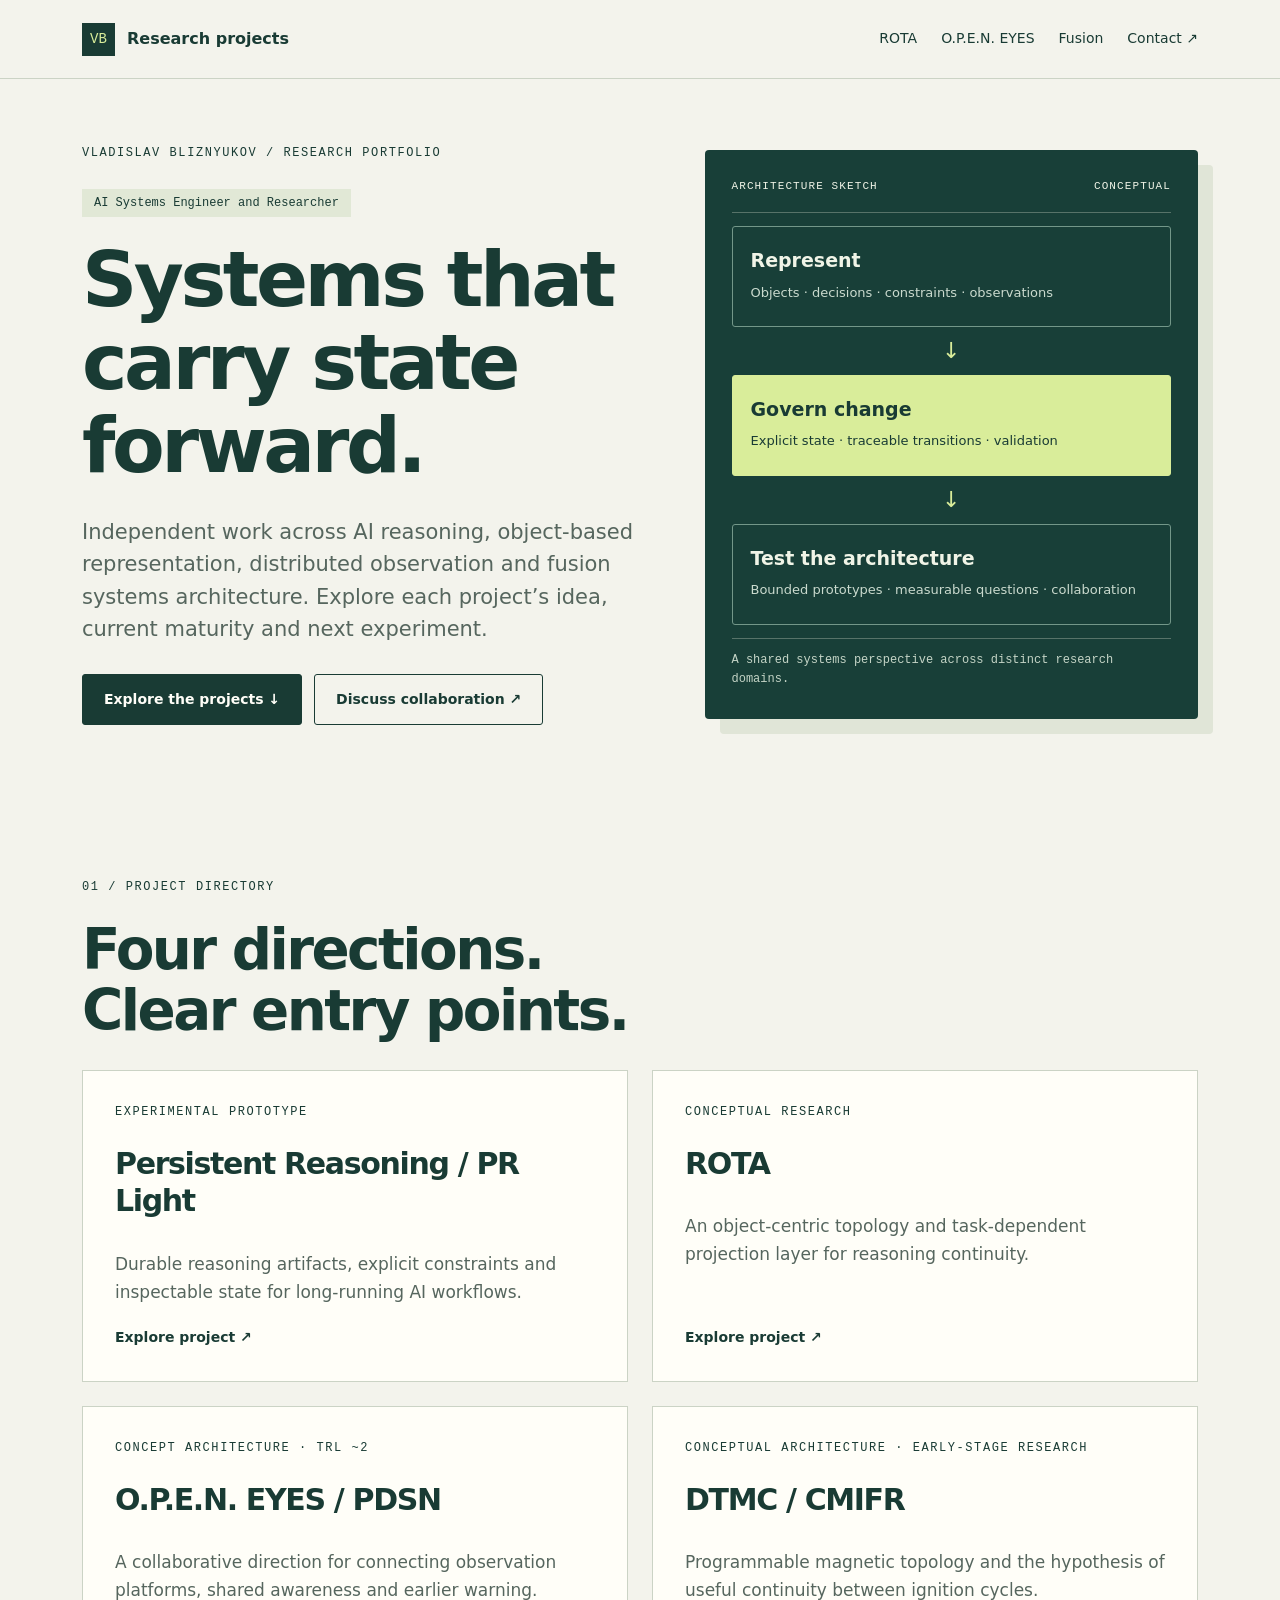
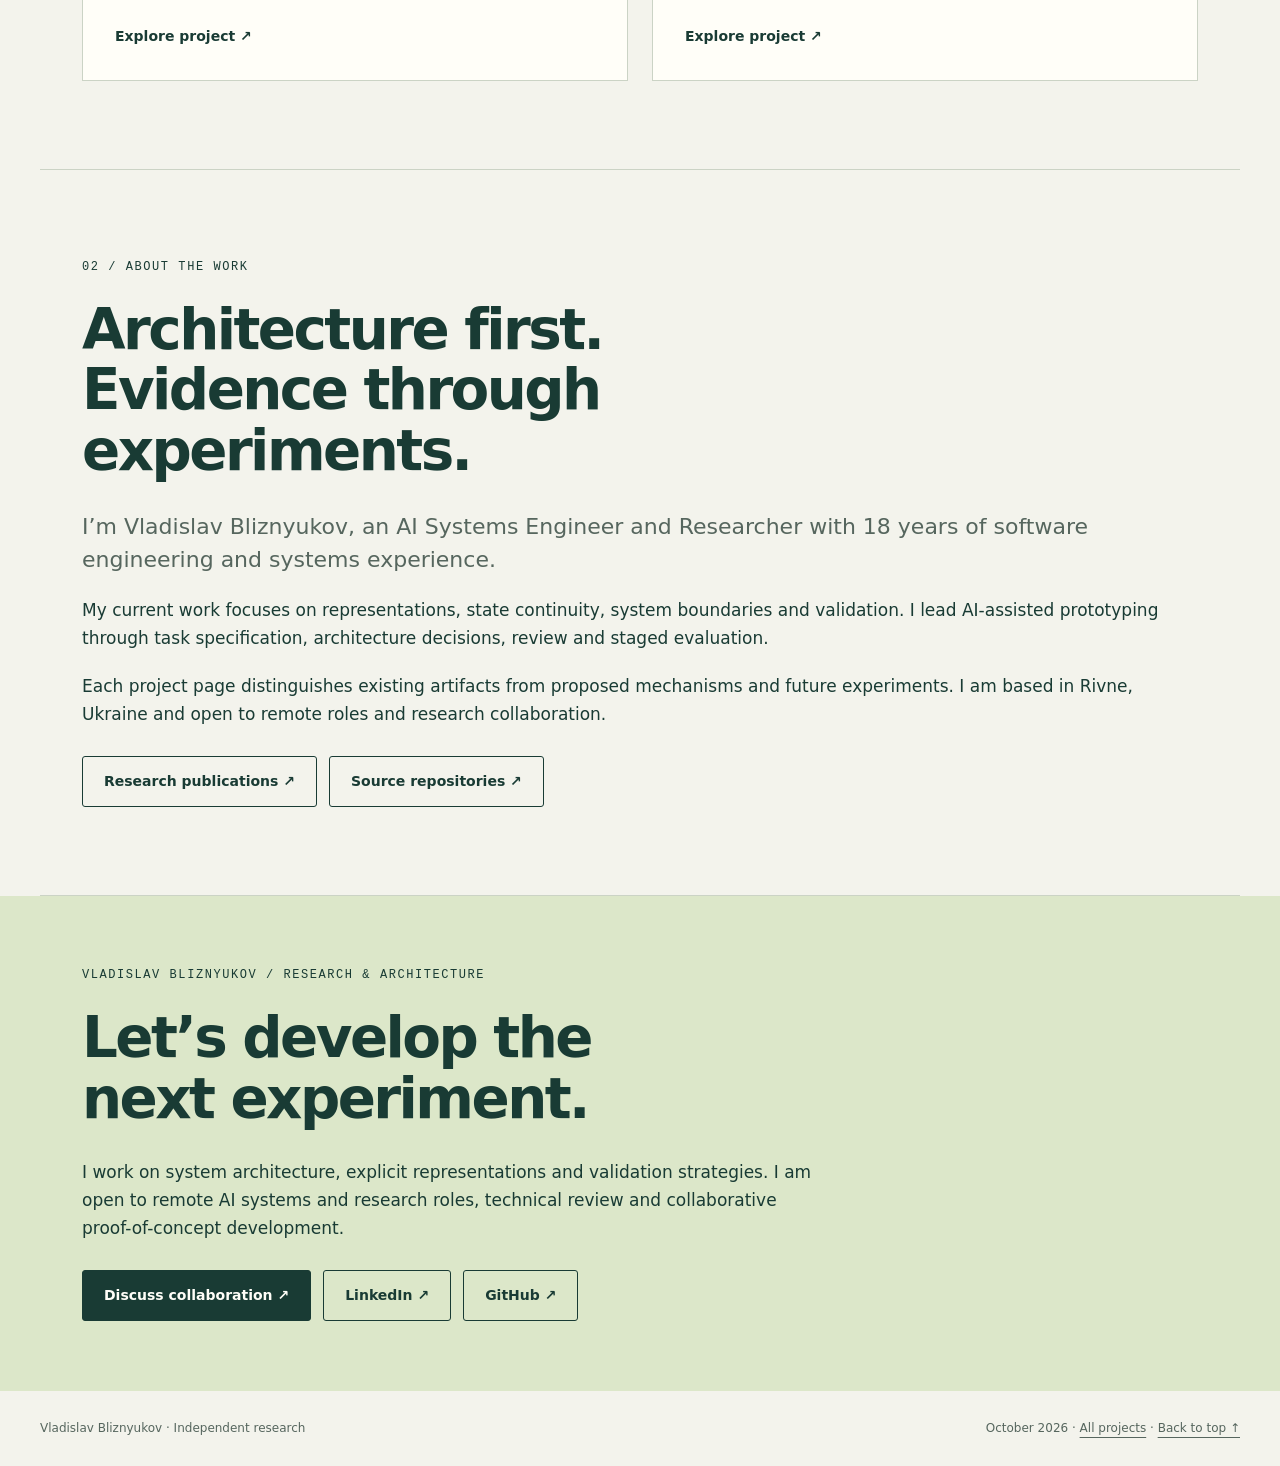
==== index.html @ d8905898 "Add research portfolio with ROTA, Open Eyes and fusion project pages" ====
<!doctype html><html lang="en"><head><meta charset="utf-8"><meta name="viewport" content="width=device-width,initial-scale=1"><title>Research Projects · Vladislav Bliznyukov</title><meta name="description" content="Research portfolio of Vladislav Bliznyukov: Persistent Reasoning, ROTA, O.P.E.N. EYES / PDSN, DTMC and CMIFR."><meta name="theme-color" content="#153d37"><link rel="stylesheet" href="/style.css"></head><body><a class="skip" href="#main">Skip to content</a><header><nav class="wrap" aria-label="Main navigation"><a class="brand" href="/"><span class="mark">VB</span> Research projects</a><div class="navlinks"><a href="/rota/">ROTA</a><a href="/open-eyes/">O.P.E.N. EYES</a><a href="/fusion/">Fusion</a><a href="#contact">Contact ↗</a></div></nav></header><main id="main"><section class="hero wrap"><div><span class="eyebrow">Vladislav Bliznyukov / Research portfolio</span><span class="status">AI Systems Engineer and Researcher</span><h1>Systems that<br>carry state<br>forward.</h1><p class="intro">Independent work across AI reasoning, object-based representation, distributed observation and fusion systems architecture. Explore each project’s idea, current maturity and next experiment.</p><div class="actions"><a class="button primary" href="#projects">Explore the projects ↓</a><a class="button" href="#contact">Discuss collaboration ↗</a></div></div><div class="hero-art"><div class="art-top"><span>ARCHITECTURE SKETCH</span><span>CONCEPTUAL</span></div><div class="diagram-box "><strong>Represent</strong><p>Objects · decisions · constraints · observations</p></div><div class="diagram-arrow" aria-hidden="true">↓</div><div class="diagram-box accent"><strong>Govern change</strong><p>Explicit state · traceable transitions · validation</p></div><div class="diagram-arrow" aria-hidden="true">↓</div><div class="diagram-box "><strong>Test the architecture</strong><p>Bounded prototypes · measurable questions · collaboration</p></div><p class="art-caption">A shared systems perspective across distinct research domains.</p></div></section><section class="section wrap" id="projects"><span class="eyebrow">01 / Project directory</span><h2>Four directions.<br>Clear entry points.</h2><div class="overview"><a class="panel" href="https://persistentvlad.github.io/persistent-reasoning-architecture/"><span class="eyebrow">Experimental prototype</span><h3>Persistent Reasoning / PR Light</h3><p>Durable reasoning artifacts, explicit constraints and inspectable state for long-running AI workflows.</p><span class="more">Explore project ↗</span></a><a class="panel" href="/rota/"><span class="eyebrow">Conceptual research</span><h3>ROTA</h3><p>An object-centric topology and task-dependent projection layer for reasoning continuity.</p><span class="more">Explore project ↗</span></a><a class="panel" href="/open-eyes/"><span class="eyebrow">Concept architecture · TRL ~2</span><h3>O.P.E.N. EYES / PDSN</h3><p>A collaborative direction for connecting observation platforms, shared awareness and earlier warning.</p><span class="more">Explore project ↗</span></a><a class="panel" href="/fusion/"><span class="eyebrow">Conceptual architecture · Early-stage research</span><h3>DTMC / CMIFR</h3><p>Programmable magnetic topology and the hypothesis of useful continuity between ignition cycles.</p><span class="more">Explore project ↗</span></a></div></section><section class="section wrap" id="section-02 / About the work"><span class="eyebrow">02 / About the work</span><h2>Architecture first.<br>Evidence through experiments.</h2><p class="lead">I’m Vladislav Bliznyukov, an AI Systems Engineer and Researcher with 18 years of software engineering and systems experience.</p><p>My current work focuses on representations, state continuity, system boundaries and validation. I lead AI-assisted prototyping through task specification, architecture decisions, review and staged evaluation.</p><p>Each project page distinguishes existing artifacts from proposed mechanisms and future experiments. I am based in Rivne, Ukraine and open to remote roles and research collaboration.</p><div class="actions"><a class="button" href="https://vladislavbliznyukov.medium.com/lists">Research publications ↗</a><a class="button" href="https://github.com/PersistentVlad">Source repositories ↗</a></div></section></main><section class="contact" id="contact"><div class="wrap"><span class="eyebrow">Vladislav Bliznyukov / Research & architecture</span><h2>Let’s develop the<br>next experiment.</h2><p>I work on system architecture, explicit representations and validation strategies. I am open to remote AI systems and research roles, technical review and collaborative proof-of-concept development.</p><div class="actions"><a class="button primary" href="mailto:vladislav.bliznyukov@gmail.com">Discuss collaboration ↗</a><a class="button" href="https://www.linkedin.com/in/vladislav-bliznyukov/">LinkedIn ↗</a><a class="button" href="https://github.com/PersistentVlad">GitHub ↗</a></div></div></section><footer class="wrap footer"><span>Vladislav Bliznyukov · Independent research</span><span>October 2026 · <a href="/">All projects</a> · <a href="#main">Back to top ↑</a></span></footer></body></html>
---- style.css ----
:root{--paper:#f3f3ec;--ink:#193b34;--muted:#56665e;--line:#cbd3c5;--accent:#d9ed9a;--white:#fffef8}*{box-sizing:border-box}html{scroll-behavior:smooth;scroll-padding-top:90px}body{margin:0;background:var(--paper);color:var(--ink);font:17px/1.65 system-ui,-apple-system,BlinkMacSystemFont,"Segoe UI",sans-serif}a{color:inherit;text-underline-offset:5px}a:hover{color:#57712b}button,a{touch-action:manipulation}a:focus-visible,button:focus-visible,summary:focus-visible{outline:3px solid #9a6200;outline-offset:5px}button{font:inherit}h1,h2,h3,p{margin-top:0}h1,h2,h3{line-height:1.08;letter-spacing:-.045em;font-weight:550}h1{font-size:clamp(58px,7.4vw,108px);margin-bottom:28px}h2{font-size:clamp(34px,4.4vw,58px);max-width:850px;margin-bottom:28px}h3{font-size:26px;line-height:1.25}p{margin-bottom:20px}.wrap{max-width:1200px;margin:auto;padding:0 42px}header{position:sticky;top:0;z-index:10;background:rgba(243,243,236,.97);border-bottom:1px solid var(--line)}nav{min-height:78px;display:flex;align-items:center;justify-content:space-between;gap:25px}.brand{text-decoration:none;display:flex;align-items:center;gap:12px;font-size:16px;font-weight:650}.mark{width:33px;height:33px;display:grid;place-items:center;background:var(--ink);color:var(--accent);font:14px ui-monospace,monospace}.navlinks{display:flex;gap:24px;font-size:14px}.navlinks a{text-decoration:none}.eyebrow{font:12px/1.5 ui-monospace,monospace;text-transform:uppercase;letter-spacing:.13em;display:block;margin-bottom:24px}.hero{display:grid;grid-template-columns:1.15fr 1fr;gap:55px;align-items:center;padding-top:84px;padding-bottom:84px}.hero .intro{max-width:600px;font-size:21px;line-height:1.55;color:var(--muted)}.actions{display:flex;flex-wrap:wrap;gap:12px;margin-top:28px}.button{display:inline-flex;align-items:center;justify-content:center;padding:13px 21px;border:1px solid var(--ink);border-radius:3px;text-decoration:none;font-size:14px;font-weight:650;min-height:48px}.button.primary{background:var(--ink);color:var(--white)}.button:hover{background:var(--accent);color:var(--ink)}.meta{font-size:12px;color:var(--muted);margin-top:24px}.hero-art{position:relative;background:#183f38;color:#f0f4e7;padding:30px 27px;border-radius:4px;box-shadow:15px 15px 0 #e0e5d7}.art-top{display:flex;justify-content:space-between;border-bottom:1px solid #577369;padding-bottom:20px;font:11px ui-monospace,monospace;letter-spacing:.1em}.dot{display:inline-block;width:7px;height:7px;background:var(--accent);border-radius:50%;margin-right:7px}.hero-art svg{display:block;width:100%;height:auto}.art-caption{font:12px/1.6 ui-monospace,monospace;color:#c4d4c6;margin:0;padding-top:12px;border-top:1px solid #577369}.strip{border-top:1px solid var(--line);border-bottom:1px solid var(--line)}.strip .wrap{display:flex;gap:32px;justify-content:space-between;padding-top:21px;padding-bottom:21px;font-size:13px}.strip strong{font-weight:600}.section{padding-top:88px;padding-bottom:88px;border-bottom:1px solid var(--line)}.split{display:grid;grid-template-columns:1fr 1.1fr;gap:70px}.lead{font-size:22px;line-height:1.5;color:var(--muted)}.notes{border-top:1px solid var(--line)}.note{display:grid;grid-template-columns:40px 1fr;gap:12px;border-bottom:1px solid var(--line);padding:22px 0}.note span{font:13px ui-monospace,monospace;color:var(--muted);padding-top:4px}.note p{margin:7px 0 0;font-size:15px;color:var(--muted)}.quote{font-size:clamp(28px,3.5vw,46px);line-height:1.25;letter-spacing:-.035em;max-width:900px;margin:0}.quote small{display:block;font:12px ui-monospace,monospace;letter-spacing:.07em;margin-top:22px}.dark{background:var(--ink);color:var(--white)}.dark .eyebrow{color:var(--accent)}.dark .section{border:none}.flow{display:grid;grid-template-columns:repeat(3,1fr);gap:18px;margin-top:36px}.flow article{border-top:2px solid #93b19d;padding-top:18px}.flow article b{font:12px ui-monospace,monospace;color:var(--muted)}.flow article h3{margin:16px 0}.flow article p{font-size:15px;color:var(--muted)}.flow .last{background:var(--accent);color:var(--ink);padding:22px;border:none}.flow .last b,.flow .last p{color:var(--ink)}.minor{font-size:13px;color:var(--muted);margin-top:24px}.demo{display:grid;grid-template-columns:240px 1fr;gap:0;border:1px solid var(--line);background:var(--white);margin-top:36px;border-radius:4px;overflow:hidden}.tabs{display:flex;flex-direction:column;background:#e6eadf;padding:12px;gap:6px}.tabs button{border:0;background:transparent;text-align:left;padding:17px;color:var(--ink);font-size:14px;border-radius:3px;cursor:pointer}.tabs button[aria-pressed="true"]{background:var(--ink);color:white}.card-view{padding:30px 36px;min-height:370px}.card-view h3{font-size:32px;margin:12px 0 16px}.card-view .tag{font:11px ui-monospace,monospace;text-transform:uppercase;letter-spacing:.1em;color:var(--muted)}.card-view .example{padding:22px;background:var(--paper);border-left:3px solid #87a45b;margin-top:24px;font-size:17px}.card-view .example span{display:block;color:var(--muted);font:11px ui-monospace,monospace;margin-bottom:10px}.two{display:grid;grid-template-columns:1fr 1fr;gap:28px;margin-top:40px}.panel{padding:32px;border:1px solid var(--line);background:var(--white)}.panel h3{font-size:30px}.panel ul{padding-left:20px;font-size:16px}.panel a{font-size:14px;font-weight:600}.panel .label{font:11px ui-monospace,monospace;color:var(--muted);margin-bottom:24px}.panel.highlight{background:#e4ebd6}.proofs{margin-top:34px}.proof{display:grid;grid-template-columns:60px 1fr 1fr;gap:26px;padding:28px 0;border-top:1px solid var(--line);align-items:start}.proof .number{font:15px ui-monospace,monospace;padding-top:4px}.proof h3{font-size:23px;margin:0 0 8px}.proof p{font-size:15px;color:var(--muted);margin:0}.proof a{font-size:13px}.metric-list{display:flex;flex-wrap:wrap;gap:10px;margin:24px 0}.metric-list span{border:1px solid var(--line);padding:7px 12px;font-size:13px}.reading{display:grid;grid-template-columns:repeat(3,1fr);gap:25px;margin-top:35px}.reading a{display:block;border-top:1px solid var(--line);padding-top:24px;text-decoration:none}.reading b{display:block;font-size:18px;margin-bottom:8px}.reading span{color:var(--muted);font-size:14px}.faq{margin-top:30px}details{padding:21px 0;border-top:1px solid var(--line)}summary{cursor:pointer;font-weight:600}details p{max-width:820px;margin:16px 0 0;color:var(--muted);font-size:16px}.contact{background:#dce7c9;padding:70px 0}.contact h2{max-width:720px}.contact p{max-width:730px}.footer{padding:28px 0;display:flex;justify-content:space-between;gap:20px;font-size:12px;color:var(--muted)}.skip{position:fixed;top:-80px;left:20px;padding:12px;background:white;z-index:20}.skip:focus{top:10px}@media(max-width:900px){.wrap{padding-left:24px;padding-right:24px}.hero{gap:35px;grid-template-columns:1fr;padding-top:50px}.hero-art{max-width:580px}.split{gap:35px}.navlinks{gap:15px}.navlinks a:nth-child(2){display:none}.strip .wrap{flex-wrap:wrap;gap:10px 24px}.flow{grid-template-columns:1fr 1fr}.proof{grid-template-columns:35px 1fr}.proof>p{grid-column:2}.reading{grid-template-columns:1fr}.section{padding-top:60px;padding-bottom:60px}}@media(max-width:600px){body{font-size:16px}.brand{font-size:13px}.navlinks a{display:none}.navlinks a:last-child{display:inline;font-size:13px}nav{min-height:66px}.hero{padding-bottom:54px}.hero .intro{font-size:19px}.hero-art{padding:22px 18px;box-shadow:8px 8px 0 #e0e5d7}.split,.two,.flow{grid-template-columns:1fr}.demo{grid-template-columns:1fr}.tabs{flex-direction:row;overflow-x:auto}.tabs button{white-space:nowrap;padding:12px}.card-view{padding:24px;min-height:370px}.panel{padding:25px}.footer{flex-direction:column}.quote{font-size:30px}}@media(prefers-reduced-motion:reduce){html{scroll-behavior:auto}}@media print{header,.actions,.tabs{position:static}header{display:none}.hero,.section{padding-top:25px;padding-bottom:25px}.dark{background:white;color:black}.dark p{color:black!important}.hero-art{box-shadow:none}details{break-inside:avoid}}

.hero h1{font-size:clamp(48px,6vw,82px)}.hero{padding-top:65px;padding-bottom:65px}.hero-art{min-width:0}.status{display:inline-block;padding:7px 12px;background:#e1e8d6;font:12px ui-monospace,monospace;margin-bottom:22px}.overview{display:grid;grid-template-columns:repeat(2,1fr);gap:24px}.overview a{text-decoration:none}.overview .panel{display:flex;flex-direction:column}.overview p{color:var(--muted)}.overview .more{margin-top:auto;font-size:14px;font-weight:600}.explain{padding:28px;background:var(--white);border:1px solid var(--line);min-height:230px}.switches{display:flex;flex-wrap:wrap;gap:10px;margin-bottom:20px}.switches button{padding:12px 18px;border:1px solid var(--ink);border-radius:3px;color:var(--ink);background:transparent;cursor:pointer;font-size:14px}.switches button[aria-pressed=true]{background:var(--ink);color:var(--white)}.chip{display:inline-block;padding:6px 11px;margin:5px;background:#e3e8dc;font:12px ui-monospace,monospace}.diagram-label{font:11px ui-monospace,monospace;letter-spacing:.07em;text-transform:uppercase}.diagram-box{padding:18px;margin:13px 0;border:1px solid #739789;border-radius:3px}.diagram-box strong{display:block;font-size:19px}.diagram-box p{font-size:13px;color:#cadace;margin:5px 0}.diagram-arrow{color:var(--accent);text-align:center;font-size:22px;line-height:1}.hero-art .diagram-box.accent{background:var(--accent);color:var(--ink);border-color:var(--accent)}.diagram-box.accent p{color:var(--ink)}.compare{width:100%;border-collapse:collapse;font-size:15px;margin:30px 0}.compare th,.compare td{text-align:left;padding:17px;border-bottom:1px solid var(--line);vertical-align:top}.compare th{font-weight:650}.page-note{font:12px/1.7 ui-monospace,monospace;color:var(--muted)}@media(max-width:600px){.overview{grid-template-columns:1fr}.compare th,.compare td{padding:12px 5px}.navlinks a:nth-last-child(2){display:inline;font-size:13px}.navlinks{gap:15px}.hero h1{font-size:50px}}
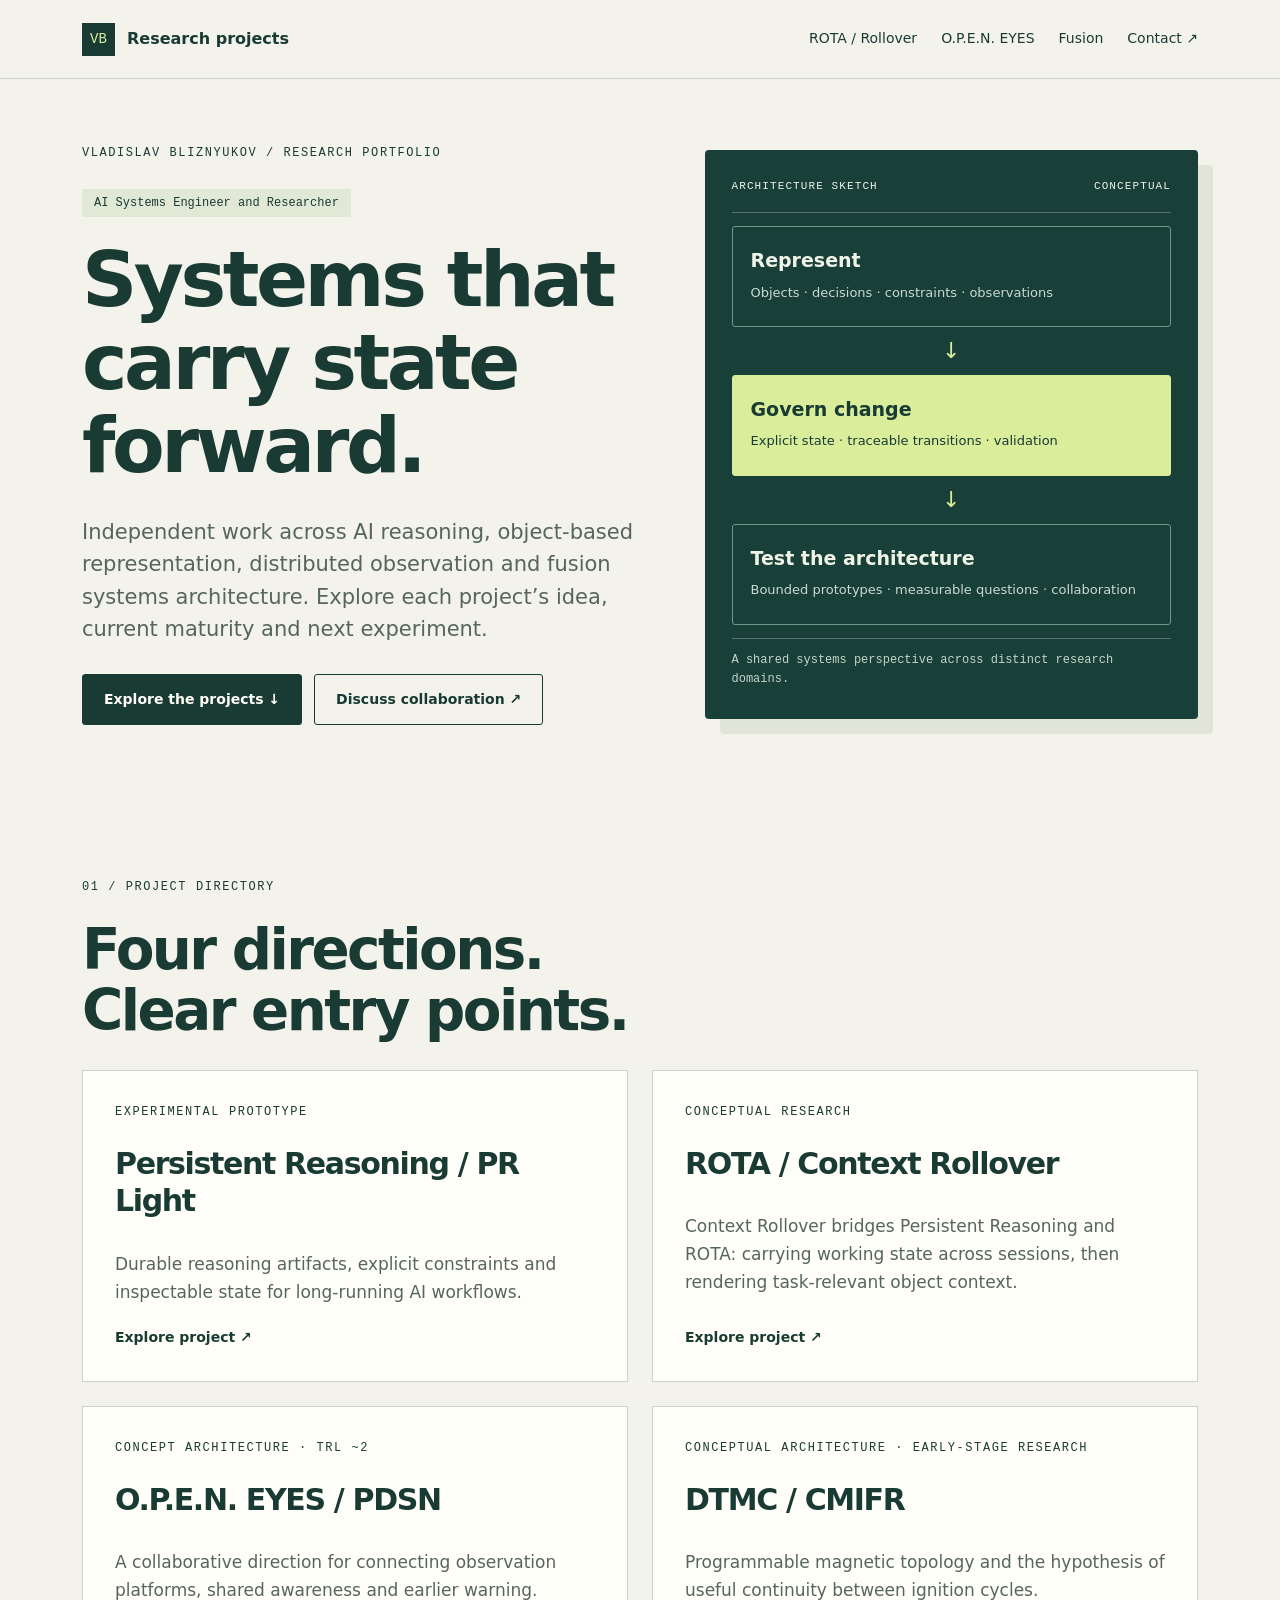
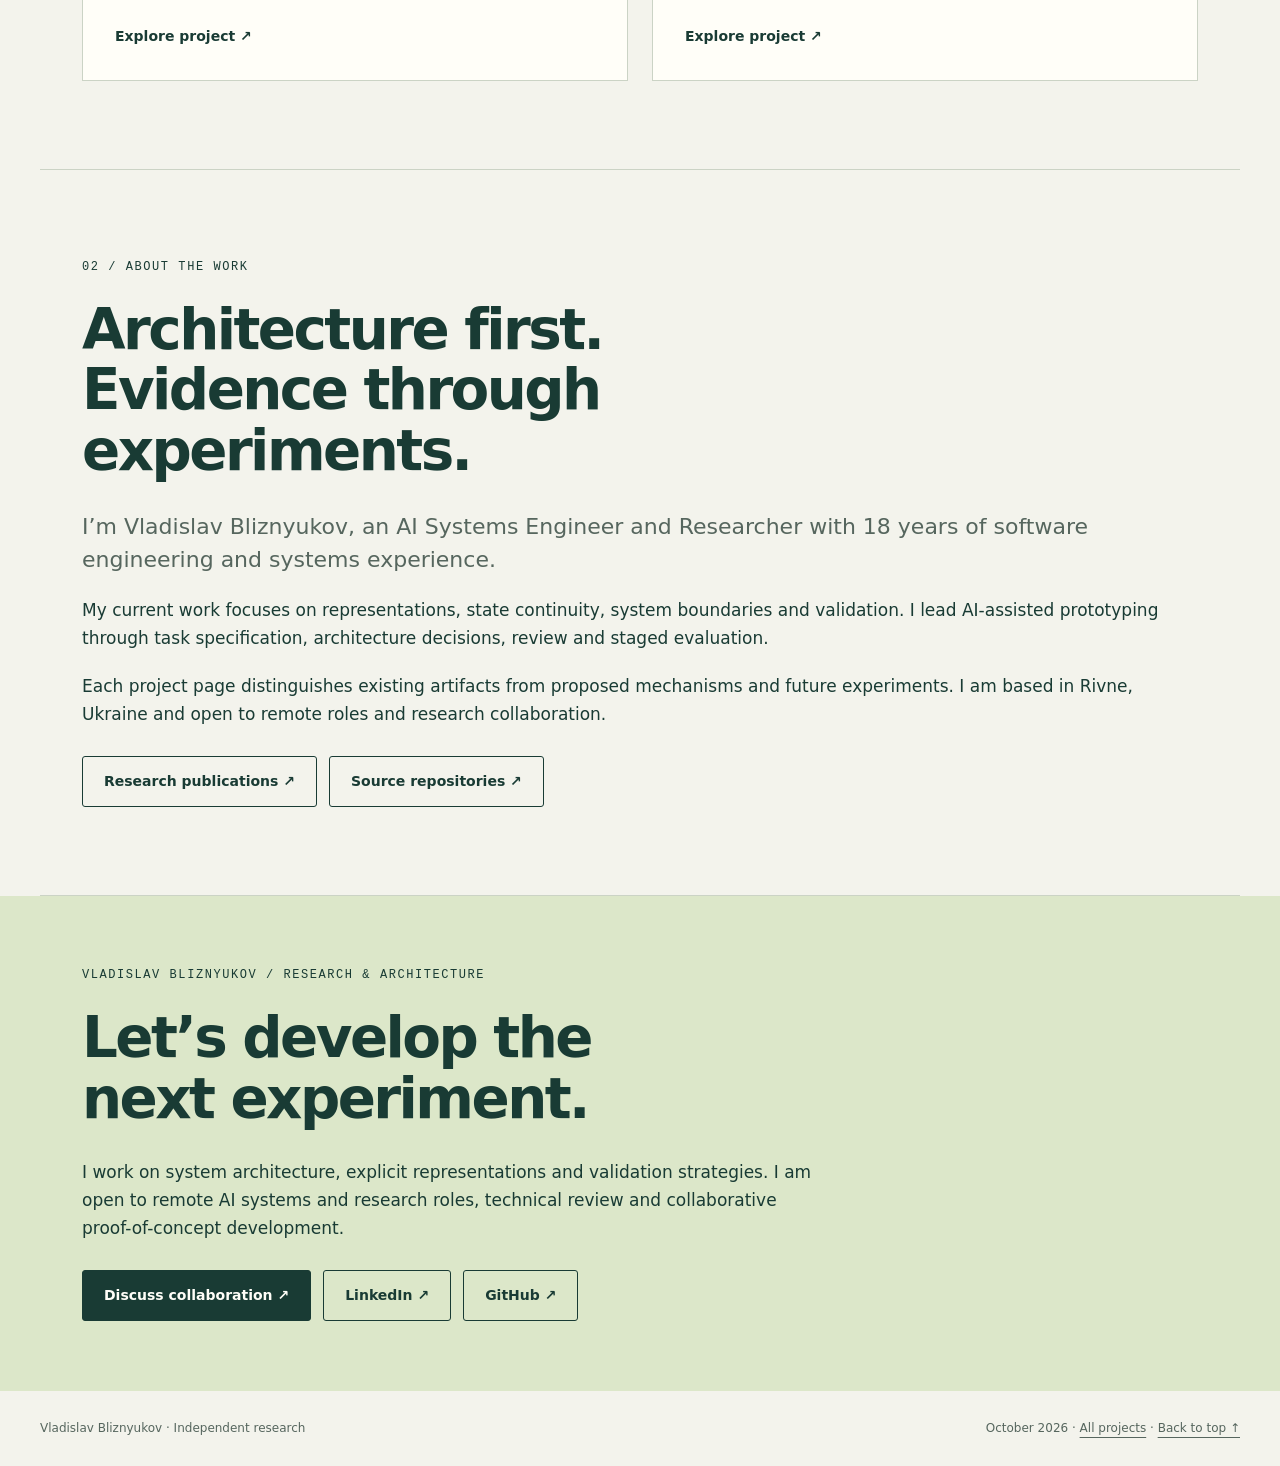
==== commit 15e3eb14: "Present Context Rollover as the research bridge between PR and ROTA" ====
--- a/index.html
+++ b/index.html
@@ -1 +1 @@
-<!doctype html><html lang="en"><head><meta charset="utf-8"><meta name="viewport" content="width=device-width,initial-scale=1"><title>Research Projects · Vladislav Bliznyukov</title><meta name="description" content="Research portfolio of Vladislav Bliznyukov: Persistent Reasoning, ROTA, O.P.E.N. EYES / PDSN, DTMC and CMIFR."><meta name="theme-color" content="#153d37"><link rel="stylesheet" href="/style.css"></head><body><a class="skip" href="#main">Skip to content</a><header><nav class="wrap" aria-label="Main navigation"><a class="brand" href="/"><span class="mark">VB</span> Research projects</a><div class="navlinks"><a href="/rota/">ROTA</a><a href="/open-eyes/">O.P.E.N. EYES</a><a href="/fusion/">Fusion</a><a href="#contact">Contact ↗</a></div></nav></header><main id="main"><section class="hero wrap"><div><span class="eyebrow">Vladislav Bliznyukov / Research portfolio</span><span class="status">AI Systems Engineer and Researcher</span><h1>Systems that<br>carry state<br>forward.</h1><p class="intro">Independent work across AI reasoning, object-based representation, distributed observation and fusion systems architecture. Explore each project’s idea, current maturity and next experiment.</p><div class="actions"><a class="button primary" href="#projects">Explore the projects ↓</a><a class="button" href="#contact">Discuss collaboration ↗</a></div></div><div class="hero-art"><div class="art-top"><span>ARCHITECTURE SKETCH</span><span>CONCEPTUAL</span></div><div class="diagram-box "><strong>Represent</strong><p>Objects · decisions · constraints · observations</p></div><div class="diagram-arrow" aria-hidden="true">↓</div><div class="diagram-box accent"><strong>Govern change</strong><p>Explicit state · traceable transitions · validation</p></div><div class="diagram-arrow" aria-hidden="true">↓</div><div class="diagram-box "><strong>Test the architecture</strong><p>Bounded prototypes · measurable questions · collaboration</p></div><p class="art-caption">A shared systems perspective across distinct research domains.</p></div></section><section class="section wrap" id="projects"><span class="eyebrow">01 / Project directory</span><h2>Four directions.<br>Clear entry points.</h2><div class="overview"><a class="panel" href="https://persistentvlad.github.io/persistent-reasoning-architecture/"><span class="eyebrow">Experimental prototype</span><h3>Persistent Reasoning / PR Light</h3><p>Durable reasoning artifacts, explicit constraints and inspectable state for long-running AI workflows.</p><span class="more">Explore project ↗</span></a><a class="panel" href="/rota/"><span class="eyebrow">Conceptual research</span><h3>ROTA</h3><p>An object-centric topology and task-dependent projection layer for reasoning continuity.</p><span class="more">Explore project ↗</span></a><a class="panel" href="/open-eyes/"><span class="eyebrow">Concept architecture · TRL ~2</span><h3>O.P.E.N. EYES / PDSN</h3><p>A collaborative direction for connecting observation platforms, shared awareness and earlier warning.</p><span class="more">Explore project ↗</span></a><a class="panel" href="/fusion/"><span class="eyebrow">Conceptual architecture · Early-stage research</span><h3>DTMC / CMIFR</h3><p>Programmable magnetic topology and the hypothesis of useful continuity between ignition cycles.</p><span class="more">Explore project ↗</span></a></div></section><section class="section wrap" id="section-02 / About the work"><span class="eyebrow">02 / About the work</span><h2>Architecture first.<br>Evidence through experiments.</h2><p class="lead">I’m Vladislav Bliznyukov, an AI Systems Engineer and Researcher with 18 years of software engineering and systems experience.</p><p>My current work focuses on representations, state continuity, system boundaries and validation. I lead AI-assisted prototyping through task specification, architecture decisions, review and staged evaluation.</p><p>Each project page distinguishes existing artifacts from proposed mechanisms and future experiments. I am based in Rivne, Ukraine and open to remote roles and research collaboration.</p><div class="actions"><a class="button" href="https://vladislavbliznyukov.medium.com/lists">Research publications ↗</a><a class="button" href="https://github.com/PersistentVlad">Source repositories ↗</a></div></section></main><section class="contact" id="contact"><div class="wrap"><span class="eyebrow">Vladislav Bliznyukov / Research & architecture</span><h2>Let’s develop the<br>next experiment.</h2><p>I work on system architecture, explicit representations and validation strategies. I am open to remote AI systems and research roles, technical review and collaborative proof-of-concept development.</p><div class="actions"><a class="button primary" href="mailto:vladislav.bliznyukov@gmail.com">Discuss collaboration ↗</a><a class="button" href="https://www.linkedin.com/in/vladislav-bliznyukov/">LinkedIn ↗</a><a class="button" href="https://github.com/PersistentVlad">GitHub ↗</a></div></div></section><footer class="wrap footer"><span>Vladislav Bliznyukov · Independent research</span><span>October 2026 · <a href="/">All projects</a> · <a href="#main">Back to top ↑</a></span></footer></body></html>+<!doctype html><html lang="en"><head><meta charset="utf-8"><meta name="viewport" content="width=device-width,initial-scale=1"><title>Research Projects · Vladislav Bliznyukov</title><meta name="description" content="Research portfolio of Vladislav Bliznyukov: Persistent Reasoning, ROTA / Context Rollover, O.P.E.N. EYES / PDSN, DTMC and CMIFR."><meta name="theme-color" content="#153d37"><link rel="stylesheet" href="/style.css"></head><body><a class="skip" href="#main">Skip to content</a><header><nav class="wrap" aria-label="Main navigation"><a class="brand" href="/"><span class="mark">VB</span> Research projects</a><div class="navlinks"><a href="/rota/">ROTA / Rollover</a><a href="/open-eyes/">O.P.E.N. EYES</a><a href="/fusion/">Fusion</a><a href="#contact">Contact ↗</a></div></nav></header><main id="main"><section class="hero wrap"><div><span class="eyebrow">Vladislav Bliznyukov / Research portfolio</span><span class="status">AI Systems Engineer and Researcher</span><h1>Systems that<br>carry state<br>forward.</h1><p class="intro">Independent work across AI reasoning, object-based representation, distributed observation and fusion systems architecture. Explore each project’s idea, current maturity and next experiment.</p><div class="actions"><a class="button primary" href="#projects">Explore the projects ↓</a><a class="button" href="#contact">Discuss collaboration ↗</a></div></div><div class="hero-art"><div class="art-top"><span>ARCHITECTURE SKETCH</span><span>CONCEPTUAL</span></div><div class="diagram-box "><strong>Represent</strong><p>Objects · decisions · constraints · observations</p></div><div class="diagram-arrow" aria-hidden="true">↓</div><div class="diagram-box accent"><strong>Govern change</strong><p>Explicit state · traceable transitions · validation</p></div><div class="diagram-arrow" aria-hidden="true">↓</div><div class="diagram-box "><strong>Test the architecture</strong><p>Bounded prototypes · measurable questions · collaboration</p></div><p class="art-caption">A shared systems perspective across distinct research domains.</p></div></section><section class="section wrap" id="projects"><span class="eyebrow">01 / Project directory</span><h2>Four directions.<br>Clear entry points.</h2><div class="overview"><a class="panel" href="https://persistentvlad.github.io/persistent-reasoning-architecture/"><span class="eyebrow">Experimental prototype</span><h3>Persistent Reasoning / PR Light</h3><p>Durable reasoning artifacts, explicit constraints and inspectable state for long-running AI workflows.</p><span class="more">Explore project ↗</span></a><a class="panel" href="/rota/"><span class="eyebrow">Conceptual research</span><h3>ROTA / Context Rollover</h3><p>Context Rollover bridges Persistent Reasoning and ROTA: carrying working state across sessions, then rendering task-relevant object context.</p><span class="more">Explore project ↗</span></a><a class="panel" href="/open-eyes/"><span class="eyebrow">Concept architecture · TRL ~2</span><h3>O.P.E.N. EYES / PDSN</h3><p>A collaborative direction for connecting observation platforms, shared awareness and earlier warning.</p><span class="more">Explore project ↗</span></a><a class="panel" href="/fusion/"><span class="eyebrow">Conceptual architecture · Early-stage research</span><h3>DTMC / CMIFR</h3><p>Programmable magnetic topology and the hypothesis of useful continuity between ignition cycles.</p><span class="more">Explore project ↗</span></a></div></section><section class="section wrap" id="section-02 / About the work"><span class="eyebrow">02 / About the work</span><h2>Architecture first.<br>Evidence through experiments.</h2><p class="lead">I’m Vladislav Bliznyukov, an AI Systems Engineer and Researcher with 18 years of software engineering and systems experience.</p><p>My current work focuses on representations, state continuity, system boundaries and validation. I lead AI-assisted prototyping through task specification, architecture decisions, review and staged evaluation.</p><p>Each project page distinguishes existing artifacts from proposed mechanisms and future experiments. I am based in Rivne, Ukraine and open to remote roles and research collaboration.</p><div class="actions"><a class="button" href="https://vladislavbliznyukov.medium.com/lists">Research publications ↗</a><a class="button" href="https://github.com/PersistentVlad">Source repositories ↗</a></div></section></main><section class="contact" id="contact"><div class="wrap"><span class="eyebrow">Vladislav Bliznyukov / Research & architecture</span><h2>Let’s develop the<br>next experiment.</h2><p>I work on system architecture, explicit representations and validation strategies. I am open to remote AI systems and research roles, technical review and collaborative proof-of-concept development.</p><div class="actions"><a class="button primary" href="mailto:vladislav.bliznyukov@gmail.com">Discuss collaboration ↗</a><a class="button" href="https://www.linkedin.com/in/vladislav-bliznyukov/">LinkedIn ↗</a><a class="button" href="https://github.com/PersistentVlad">GitHub ↗</a></div></div></section><footer class="wrap footer"><span>Vladislav Bliznyukov · Independent research</span><span>October 2026 · <a href="/">All projects</a> · <a href="#main">Back to top ↑</a></span></footer></body></html>
